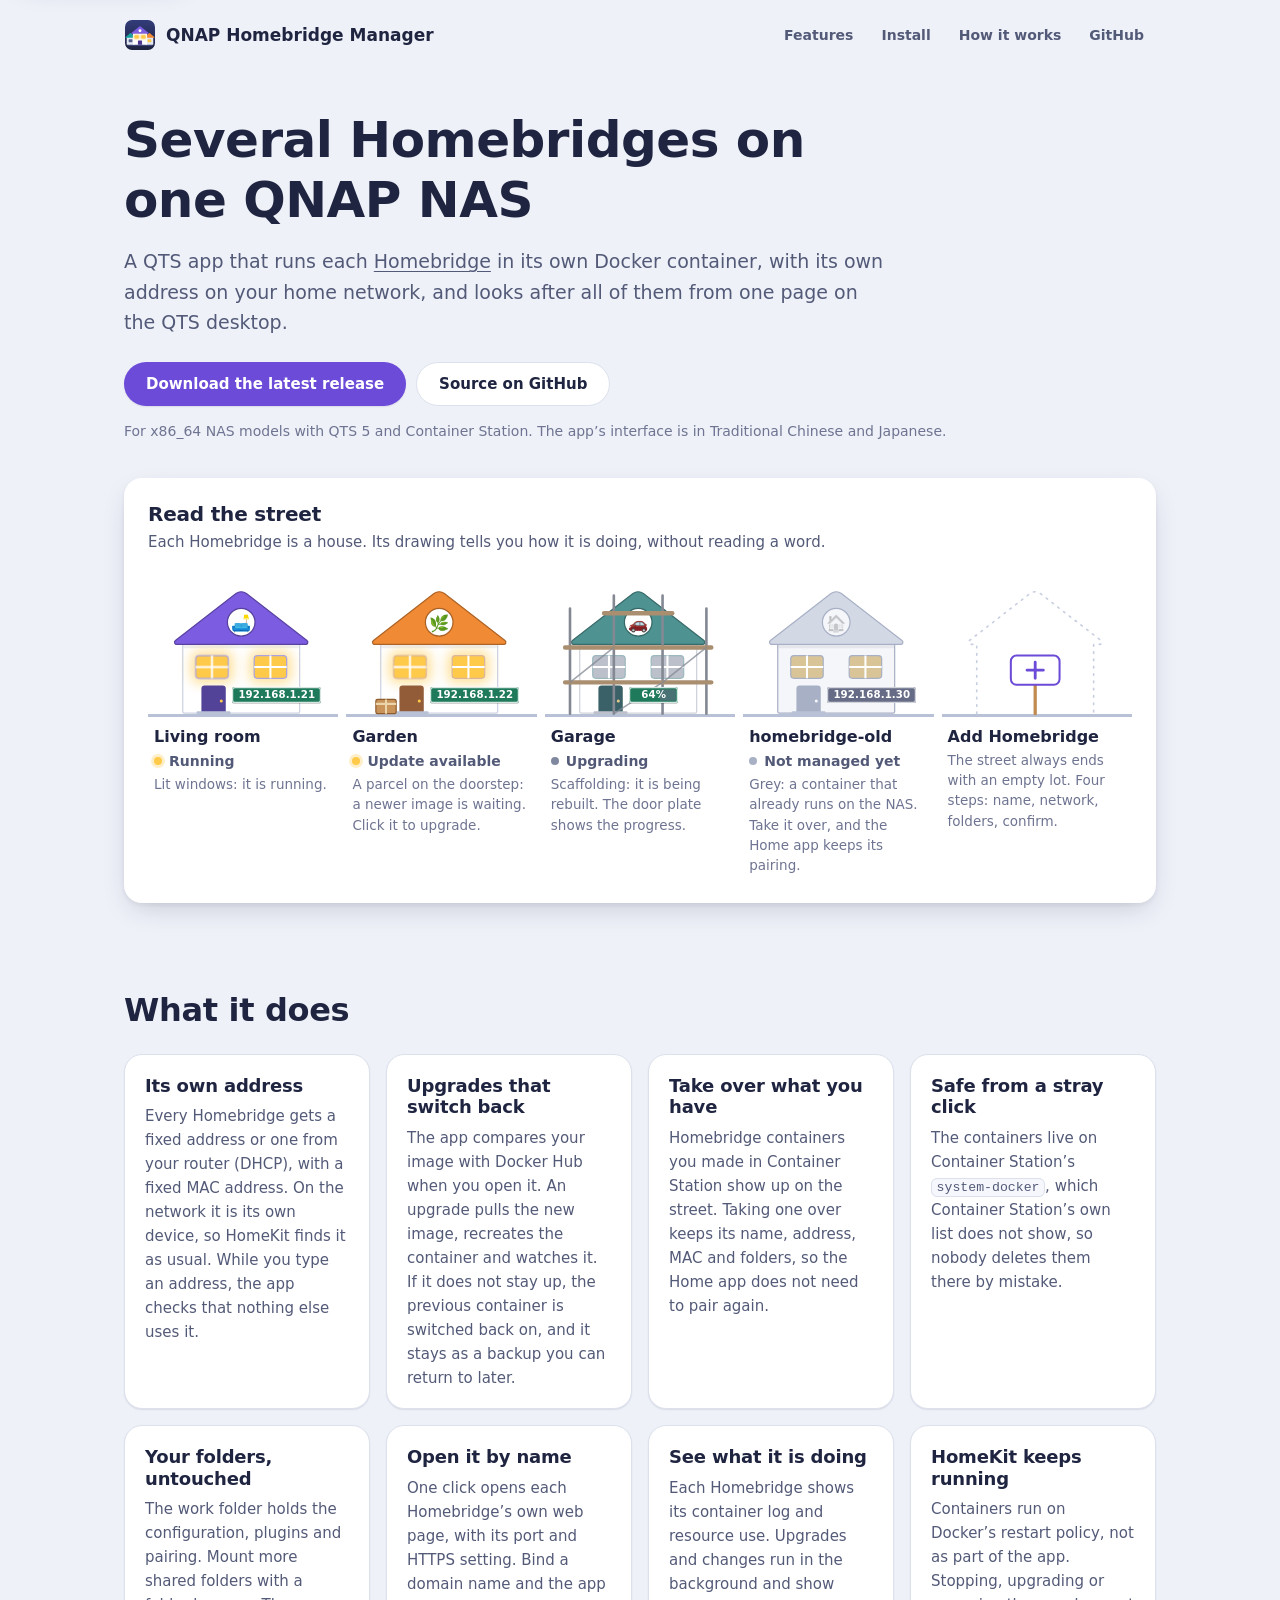
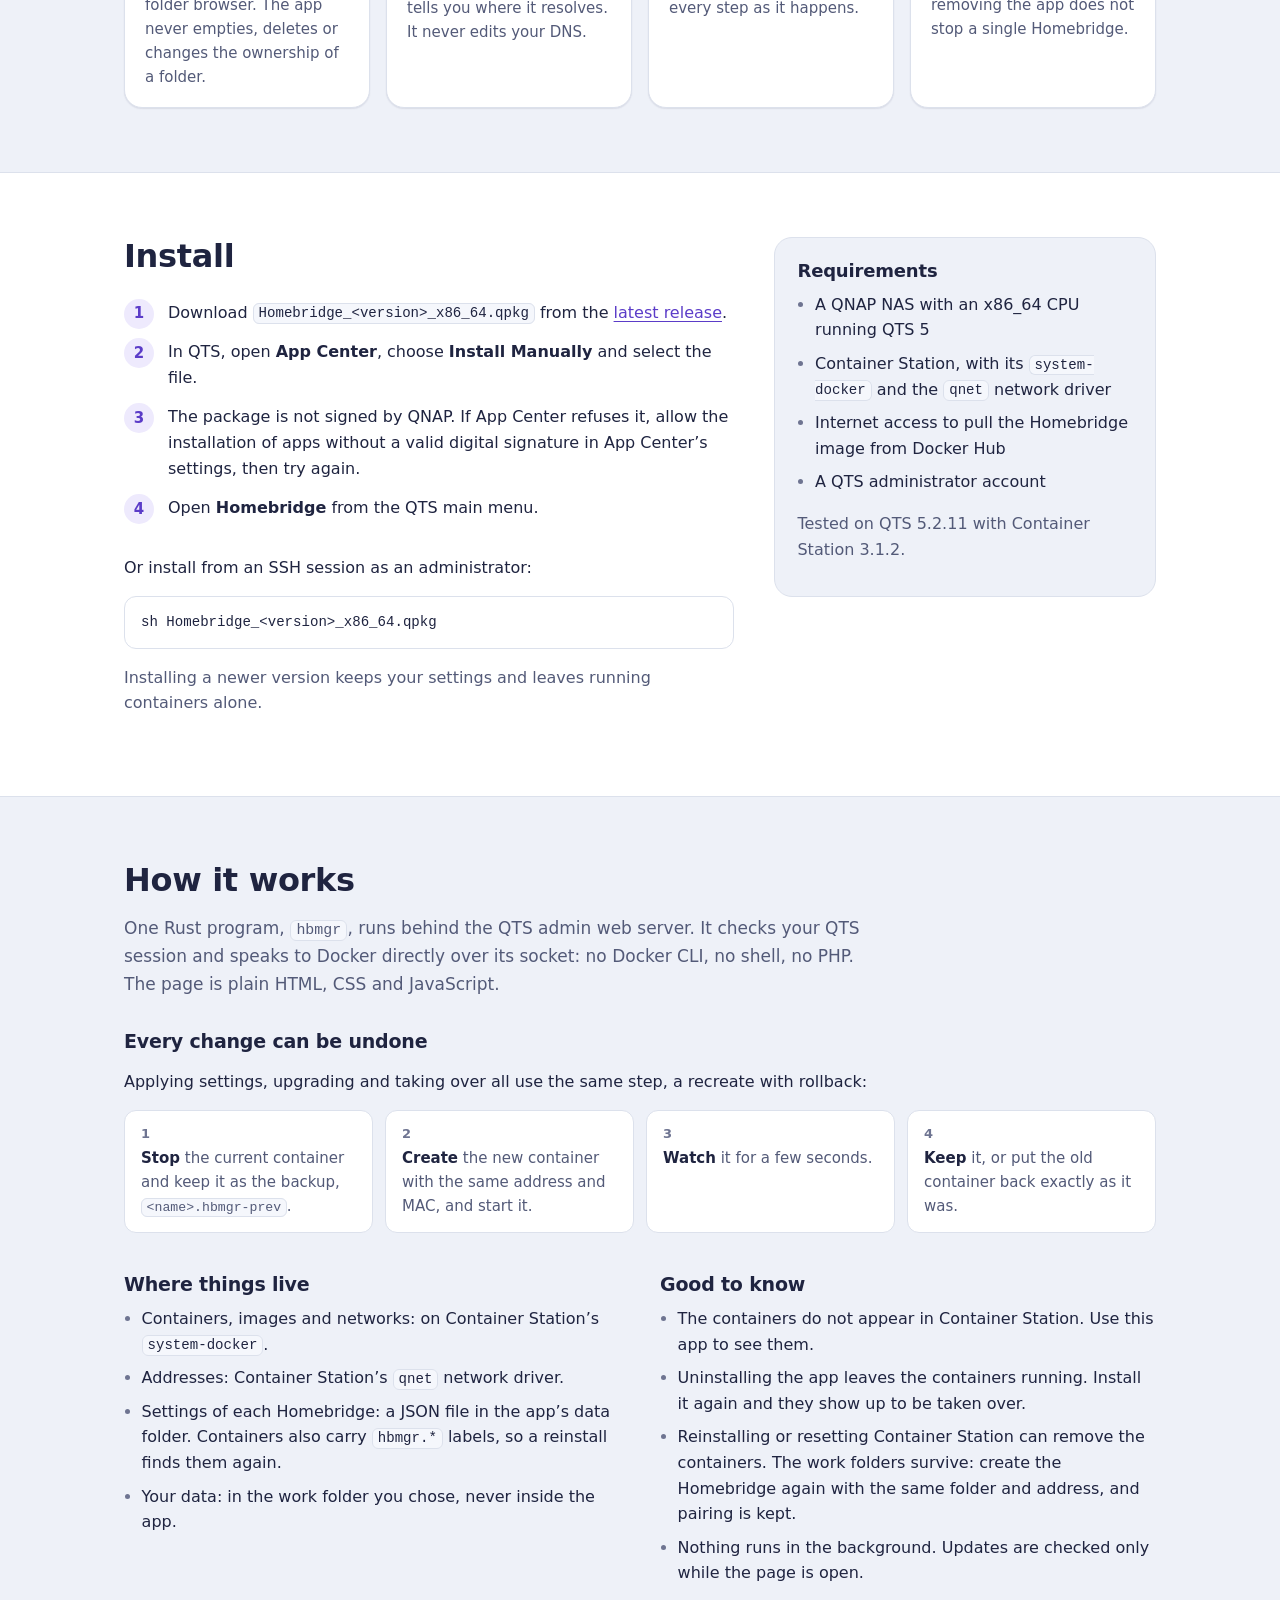
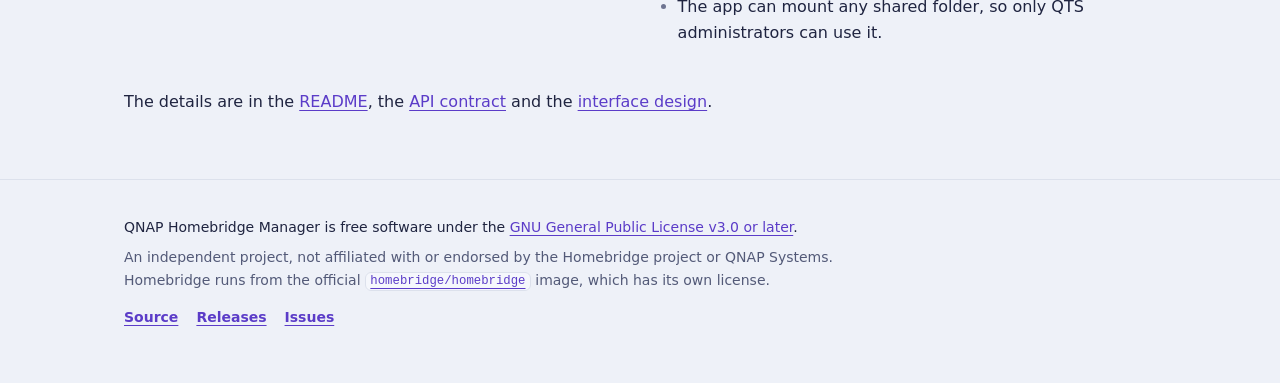
==== site/index.html @ 3cdd1669 "Add QNAP Homebridge Manager 1.1.0" ====
<!DOCTYPE html>
<html lang="en">
<head>
	<meta charset="UTF-8">
	<meta name="viewport" content="width=device-width, initial-scale=1, viewport-fit=cover">
	<meta name="color-scheme" content="light dark">
	<title>QNAP Homebridge Manager</title>
	<meta name="description" content="A QNAP app that runs several Homebridge instances on one NAS, each in its own container with its own LAN address, with upgrades that switch back on failure.">
	<meta property="og:type" content="website">
	<meta property="og:title" content="QNAP Homebridge Manager">
	<meta property="og:description" content="Several Homebridges on one QNAP NAS, each with its own address on your network, managed from one page on the QTS desktop.">
	<meta property="og:url" content="https://tasict.github.io/qnap-homebridge-manager/">
	<meta property="og:image" content="https://tasict.github.io/qnap-homebridge-manager/img/icon-256.png">
	<meta name="twitter:card" content="summary">
	<link rel="icon" type="image/svg+xml" href="img/mark.svg">
	<link rel="icon" type="image/png" sizes="64x64" href="img/mark-64.png">
	<link rel="apple-touch-icon" href="img/mark-180.png">
	<link rel="stylesheet" href="style.css">
</head>
<body>
	<a class="skip" href="#main">Skip to the content</a>

	<svg class="svg-defs" width="0" height="0" aria-hidden="true" focusable="false">
		<defs>
			<filter id="hb-glow" x="-60%" y="-60%" width="220%" height="220%">
				<feGaussianBlur stdDeviation="7"/>
			</filter>
		</defs>
	</svg>

	<header class="top">
		<div class="wrap top-inner">
			<a class="brand" href="./">
				<img class="brand-mark" src="img/mark.svg" alt="" width="32" height="32">
				<span class="brand-name">QNAP Homebridge Manager</span>
			</a>
			<nav class="nav" aria-label="Sections">
				<a href="#features">Features</a>
				<a href="#install">Install</a>
				<a href="#how">How it works</a>
				<a class="nav-gh" href="https://github.com/tasict/qnap-homebridge-manager">GitHub</a>
			</nav>
		</div>
	</header>

	<main id="main">
		<section class="hero">
			<div class="wrap">
				<h1>Several Homebridges on one QNAP NAS</h1>
				<p class="lead">A QTS app that runs each <a href="https://homebridge.io">Homebridge</a> in its own Docker container, with its own address on your home network, and looks after all of them from one page on the QTS desktop.</p>
				<div class="cta">
					<a class="btn btn-primary" href="https://github.com/tasict/qnap-homebridge-manager/releases/latest">Download the latest release</a>
					<a class="btn btn-quiet" href="https://github.com/tasict/qnap-homebridge-manager">Source on GitHub</a>
				</div>
				<p class="fine">For x86_64 NAS models with QTS 5 and Container Station. The app’s interface is in Traditional Chinese and Japanese.</p>
			</div>

			<div class="wrap">
				<figure class="street-panel">
					<figcaption class="street-head">
						<h2 class="street-title">Read the street</h2>
						<p>Each Homebridge is a house. Its drawing tells you how it is doing, without reading a word.</p>
					</figcaption>
					<ul class="street">
						<li class="lot">
							<div class="yard">
								<div class="house" data-color="violet" data-lights="on" style="--delay: 300ms">
									<svg class="house-svg" viewBox="0 0 200 170" aria-hidden="true" focusable="false">
										<rect class="h-wall" x="28" y="76" width="144" height="93" rx="2"/>
										<rect class="h-eave" x="29" y="83" width="142" height="6"/>
										<g><rect class="h-glow" x="38" y="92" width="52" height="40" rx="10"/><rect class="h-win" x="44" y="98" width="40" height="28" rx="4"/><path class="h-mullion" d="M64 98v28M44 112h40"/></g>
										<g><rect class="h-glow" x="110" y="92" width="52" height="40" rx="10"/><rect class="h-win" x="116" y="98" width="40" height="28" rx="4"/><path class="h-mullion" d="M136 98v28M116 112h40"/></g>
										<path class="h-door" d="M51 169.5V139a4 4 0 0 1 4-4h22a4 4 0 0 1 4 4v30.5z"/>
										<circle class="h-knob" cx="75.5" cy="154" r="1.9"/>
										<rect class="h-step" x="45" y="166.5" width="42" height="3.5" rx="1.5"/>
										<path class="h-roof" d="M19 79.5L93.6 21.6a10.4 10.4 0 0 1 12.8 0L181 79.5a2.6 2.6 0 0 1-1.6 4.7H20.6a2.6 2.6 0 0 1-1.6-4.7z"/>
										<circle class="h-sign" cx="100" cy="57" r="17"/>
										<text class="h-emoji" x="100" y="58.5" text-anchor="middle" dominant-baseline="central" font-size="20">🛋️</text>
									</svg>
									<span class="plate">192.168.1.21</span>
								</div>
							</div>
							<div class="lot-info">
								<span class="lot-name">Living room</span>
								<span class="lot-state"><span class="dot dot-on"></span>Running</span>
								<span class="lot-note">Lit windows: it is running.</span>
							</div>
						</li>

						<li class="lot">
							<div class="yard">
								<div class="house" data-color="orange" data-lights="on" style="--delay: 470ms">
									<svg class="house-svg" viewBox="0 0 200 170" aria-hidden="true" focusable="false">
										<rect class="h-wall" x="28" y="76" width="144" height="93" rx="2"/>
										<rect class="h-eave" x="29" y="83" width="142" height="6"/>
										<g><rect class="h-glow" x="38" y="92" width="52" height="40" rx="10"/><rect class="h-win" x="44" y="98" width="40" height="28" rx="4"/><path class="h-mullion" d="M64 98v28M44 112h40"/></g>
										<g><rect class="h-glow" x="110" y="92" width="52" height="40" rx="10"/><rect class="h-win" x="116" y="98" width="40" height="28" rx="4"/><path class="h-mullion" d="M136 98v28M116 112h40"/></g>
										<path class="h-door" d="M51 169.5V139a4 4 0 0 1 4-4h22a4 4 0 0 1 4 4v30.5z"/>
										<circle class="h-knob" cx="75.5" cy="154" r="1.9"/>
										<rect class="h-step" x="45" y="166.5" width="42" height="3.5" rx="1.5"/>
										<path class="h-roof" d="M19 79.5L93.6 21.6a10.4 10.4 0 0 1 12.8 0L181 79.5a2.6 2.6 0 0 1-1.6 4.7H20.6a2.6 2.6 0 0 1-1.6-4.7z"/>
										<circle class="h-sign" cx="100" cy="57" r="17"/>
										<text class="h-emoji" x="100" y="58.5" text-anchor="middle" dominant-baseline="central" font-size="20">🌿</text>
										<g class="h-parcel"><rect class="h-box" x="22" y="152" width="25" height="17.5" rx="2"/><path class="h-tape" d="M34.5 152v17.5M22 157.5h25"/></g>
									</svg>
									<span class="plate">192.168.1.22</span>
								</div>
							</div>
							<div class="lot-info">
								<span class="lot-name">Garden</span>
								<span class="lot-state"><span class="dot dot-on"></span>Update available</span>
								<span class="lot-note">A parcel on the doorstep: a newer image is waiting. Click it to upgrade.</span>
							</div>
						</li>

						<li class="lot">
							<div class="yard">
								<div class="house" data-color="teal" data-lights="off">
									<svg class="house-svg" viewBox="0 0 200 170" aria-hidden="true" focusable="false">
										<rect class="h-wall" x="28" y="76" width="144" height="93" rx="2"/>
										<rect class="h-eave" x="29" y="83" width="142" height="6"/>
										<g><rect class="h-glow" x="38" y="92" width="52" height="40" rx="10"/><rect class="h-win" x="44" y="98" width="40" height="28" rx="4"/><path class="h-mullion" d="M64 98v28M44 112h40"/></g>
										<g><rect class="h-glow" x="110" y="92" width="52" height="40" rx="10"/><rect class="h-win" x="116" y="98" width="40" height="28" rx="4"/><path class="h-mullion" d="M136 98v28M116 112h40"/></g>
										<path class="h-door" d="M51 169.5V139a4 4 0 0 1 4-4h22a4 4 0 0 1 4 4v30.5z"/>
										<circle class="h-knob" cx="75.5" cy="154" r="1.9"/>
										<rect class="h-step" x="45" y="166.5" width="42" height="3.5" rx="1.5"/>
										<path class="h-roof" d="M19 79.5L93.6 21.6a10.4 10.4 0 0 1 12.8 0L181 79.5a2.6 2.6 0 0 1-1.6 4.7H20.6a2.6 2.6 0 0 1-1.6-4.7z"/>
										<circle class="h-sign" cx="100" cy="57" r="17"/>
										<text class="h-emoji" x="100" y="58.5" text-anchor="middle" dominant-baseline="central" font-size="20">🚗</text>
										<g class="h-scaffold"><path class="h-pole" d="M16 169.5V40M70 169.5V24M130 169.5V24M184 169.5V40"/><path class="h-plank" d="M10 88h180M10 131h180M58 46h84"/><path class="h-brace" d="M16 131L70 88M130 131L184 88M70 169.5L130 131"/></g>
									</svg>
									<span class="plate is-progress" style="--p: 64%">64%</span>
								</div>
							</div>
							<div class="lot-info">
								<span class="lot-name">Garage</span>
								<span class="lot-state"><span class="dot dot-busy"></span>Upgrading</span>
								<span class="lot-note">Scaffolding: it is being rebuilt. The door plate shows the progress.</span>
							</div>
						</li>

						<li class="lot">
							<div class="yard">
								<div class="house" data-kind="unmanaged" data-lights="on">
									<svg class="house-svg" viewBox="0 0 200 170" aria-hidden="true" focusable="false">
										<rect class="h-wall" x="28" y="76" width="144" height="93" rx="2"/>
										<rect class="h-eave" x="29" y="83" width="142" height="6"/>
										<g><rect class="h-glow" x="38" y="92" width="52" height="40" rx="10"/><rect class="h-win" x="44" y="98" width="40" height="28" rx="4"/><path class="h-mullion" d="M64 98v28M44 112h40"/></g>
										<g><rect class="h-glow" x="110" y="92" width="52" height="40" rx="10"/><rect class="h-win" x="116" y="98" width="40" height="28" rx="4"/><path class="h-mullion" d="M136 98v28M116 112h40"/></g>
										<path class="h-door" d="M51 169.5V139a4 4 0 0 1 4-4h22a4 4 0 0 1 4 4v30.5z"/>
										<circle class="h-knob" cx="75.5" cy="154" r="1.9"/>
										<rect class="h-step" x="45" y="166.5" width="42" height="3.5" rx="1.5"/>
										<path class="h-roof" d="M19 79.5L93.6 21.6a10.4 10.4 0 0 1 12.8 0L181 79.5a2.6 2.6 0 0 1-1.6 4.7H20.6a2.6 2.6 0 0 1-1.6-4.7z"/>
										<circle class="h-sign" cx="100" cy="57" r="17"/>
										<text class="h-emoji" x="100" y="58.5" text-anchor="middle" dominant-baseline="central" font-size="20">🏠</text>
									</svg>
									<span class="plate">192.168.1.30</span>
								</div>
							</div>
							<div class="lot-info">
								<span class="lot-name mono">homebridge-old</span>
								<span class="lot-state"><span class="dot dot-off"></span>Not managed yet</span>
								<span class="lot-note">Grey: a container that already runs on the NAS. Take it over, and the Home app keeps its pairing.</span>
							</div>
						</li>

						<li class="lot">
							<div class="yard">
								<svg class="plot-svg" viewBox="0 0 200 170" aria-hidden="true" focusable="false">
									<path class="plot-outline" d="M28 169.5V84.2H20.6a2.6 2.6 0 0 1-1.6-4.7L93.6 21.6a10.4 10.4 0 0 1 12.8 0L181 79.5a2.6 2.6 0 0 1-1.6 4.7H172v85.3"/>
									<path class="plot-post" d="M100 169.5v-38"/>
									<rect class="plot-sign" x="70" y="98" width="60" height="36" rx="7"/>
									<path class="plot-plus" d="M100 106v20M90 116h20"/>
								</svg>
							</div>
							<div class="lot-info">
								<span class="lot-name">Add Homebridge</span>
								<span class="lot-note">The street always ends with an empty lot. Four steps: name, network, folders, confirm.</span>
							</div>
						</li>
					</ul>
				</figure>
			</div>
		</section>

		<section class="section" id="features" aria-labelledby="features-title">
			<div class="wrap">
				<h2 class="section-title" id="features-title">What it does</h2>
				<div class="grid">
					<article class="card">
						<h3>Its own address</h3>
						<p>Every Homebridge gets a fixed address or one from your router (DHCP), with a fixed MAC address. On the network it is its own device, so HomeKit finds it as usual. While you type an address, the app checks that nothing else uses it.</p>
					</article>
					<article class="card">
						<h3>Upgrades that switch back</h3>
						<p>The app compares your image with Docker Hub when you open it. An upgrade pulls the new image, recreates the container and watches it. If it does not stay up, the previous container is switched back on, and it stays as a backup you can return to later.</p>
					</article>
					<article class="card">
						<h3>Take over what you have</h3>
						<p>Homebridge containers you made in Container Station show up on the street. Taking one over keeps its name, address, MAC and folders, so the Home app does not need to pair again.</p>
					</article>
					<article class="card">
						<h3>Safe from a stray click</h3>
						<p>The containers live on Container Station’s <code>system-docker</code>, which Container Station’s own list does not show, so nobody deletes them there by mistake.</p>
					</article>
					<article class="card">
						<h3>Your folders, untouched</h3>
						<p>The work folder holds the configuration, plugins and pairing. Mount more shared folders with a folder browser. The app never empties, deletes or changes the ownership of a folder.</p>
					</article>
					<article class="card">
						<h3>Open it by name</h3>
						<p>One click opens each Homebridge’s own web page, with its port and HTTPS setting. Bind a domain name and the app tells you where it resolves. It never edits your DNS.</p>
					</article>
					<article class="card">
						<h3>See what it is doing</h3>
						<p>Each Homebridge shows its container log and resource use. Upgrades and changes run in the background and show every step as it happens.</p>
					</article>
					<article class="card">
						<h3>HomeKit keeps running</h3>
						<p>Containers run on Docker’s restart policy, not as part of the app. Stopping, upgrading or removing the app does not stop a single Homebridge.</p>
					</article>
				</div>
			</div>
		</section>

		<section class="section section-alt" id="install" aria-labelledby="install-title">
			<div class="wrap two-col">
				<div>
					<h2 class="section-title" id="install-title">Install</h2>
					<ol class="steps">
						<li>Download <code>Homebridge_&lt;version&gt;_x86_64.qpkg</code> from the <a href="https://github.com/tasict/qnap-homebridge-manager/releases/latest">latest release</a>.</li>
						<li>In QTS, open <strong>App Center</strong>, choose <strong>Install Manually</strong> and select the file.</li>
						<li>The package is not signed by QNAP. If App Center refuses it, allow the installation of apps without a valid digital signature in App Center’s settings, then try again.</li>
						<li>Open <strong>Homebridge</strong> from the QTS main menu.</li>
					</ol>
					<p>Or install from an SSH session as an administrator:</p>
					<pre><code>sh Homebridge_&lt;version&gt;_x86_64.qpkg</code></pre>
					<p class="muted">Installing a newer version keeps your settings and leaves running containers alone.</p>
				</div>
				<aside class="box" aria-labelledby="req-title">
					<h3 id="req-title">Requirements</h3>
					<ul class="plain">
						<li>A QNAP NAS with an x86_64 CPU running QTS 5</li>
						<li>Container Station, with its <code>system-docker</code> and the <code>qnet</code> network driver</li>
						<li>Internet access to pull the Homebridge image from Docker Hub</li>
						<li>A QTS administrator account</li>
					</ul>
					<p class="muted">Tested on QTS 5.2.11 with Container Station 3.1.2.</p>
				</aside>
			</div>
		</section>

		<section class="section" id="how" aria-labelledby="how-title">
			<div class="wrap">
				<h2 class="section-title" id="how-title">How it works</h2>
				<p class="section-lead">One Rust program, <code>hbmgr</code>, runs behind the QTS admin web server. It checks your QTS session and speaks to Docker directly over its socket: no Docker CLI, no shell, no PHP. The page is plain HTML, CSS and JavaScript.</p>

				<h3 class="sub">Every change can be undone</h3>
				<p>Applying settings, upgrading and taking over all use the same step, a recreate with rollback:</p>
				<ol class="flow">
					<li><strong>Stop</strong> the current container and keep it as the backup, <code>&lt;name&gt;.hbmgr-prev</code>.</li>
					<li><strong>Create</strong> the new container with the same address and MAC, and start it.</li>
					<li><strong>Watch</strong> it for a few seconds.</li>
					<li><strong>Keep</strong> it, or put the old container back exactly as it was.</li>
				</ol>

				<div class="two-col how-cols">
					<div>
						<h3 class="sub">Where things live</h3>
						<ul class="plain">
							<li>Containers, images and networks: on Container Station’s <code>system-docker</code>.</li>
							<li>Addresses: Container Station’s <code>qnet</code> network driver.</li>
							<li>Settings of each Homebridge: a JSON file in the app’s data folder. Containers also carry <code>hbmgr.*</code> labels, so a reinstall finds them again.</li>
							<li>Your data: in the work folder you chose, never inside the app.</li>
						</ul>
					</div>
					<div>
						<h3 class="sub">Good to know</h3>
						<ul class="plain">
							<li>The containers do not appear in Container Station. Use this app to see them.</li>
							<li>Uninstalling the app leaves the containers running. Install it again and they show up to be taken over.</li>
							<li>Reinstalling or resetting Container Station can remove the containers. The work folders survive: create the Homebridge again with the same folder and address, and pairing is kept.</li>
							<li>Nothing runs in the background. Updates are checked only while the page is open.</li>
							<li>The app can mount any shared folder, so only QTS administrators can use it.</li>
						</ul>
					</div>
				</div>

				<p class="more">The details are in the <a href="https://github.com/tasict/qnap-homebridge-manager#readme">README</a>, the <a href="https://github.com/tasict/qnap-homebridge-manager/blob/master/docs/API.md">API contract</a> and the <a href="https://github.com/tasict/qnap-homebridge-manager/blob/master/docs/UX.md">interface design</a>.</p>
			</div>
		</section>
	</main>

	<footer class="foot">
		<div class="wrap foot-inner">
			<p>QNAP Homebridge Manager is free software under the <a href="https://github.com/tasict/qnap-homebridge-manager/blob/master/LICENSE">GNU General Public License v3.0 or later</a>.</p>
			<p class="muted">An independent project, not affiliated with or endorsed by the Homebridge project or QNAP Systems. Homebridge runs from the official <a href="https://hub.docker.com/r/homebridge/homebridge"><code>homebridge/homebridge</code></a> image, which has its own license.</p>
			<p class="foot-links"><a href="https://github.com/tasict/qnap-homebridge-manager">Source</a><a href="https://github.com/tasict/qnap-homebridge-manager/releases">Releases</a><a href="https://github.com/tasict/qnap-homebridge-manager/issues">Issues</a></p>
		</div>
	</footer>
</body>
</html>
---- site/style.css ----
/* QNAP Homebridge Manager - project page.
 * Same tokens and the same house as the app (shared/web/css/app.css,
 * docs/UX.md): the house drawing is the one bold element, the rest stays quiet. */

:root {
	color-scheme: light;

	--mist: #EEF1F8;
	--surface: #FFFFFF;
	--surface-2: #F5F7FC;
	--ink: #1F2440;
	--ink-2: #535A78;
	--ink-3: #6E7491;
	--line: #DCE1EC;
	--line-strong: #C7CEDF;
	--violet: #6B4BD8;
	--violet-ink: #5B3CC8;
	--violet-soft: #EEEAFD;
	--plate: #1E7A5A;
	--plate-off: #666C86;
	--glow: #FFC94A;
	--brick: #D8503F;
	--amber-mark: #E09A1A;

	--ground: #B9C1D6;
	--wall: #FFFFFF;
	--wall-edge: #CBD2E2;
	--eave: rgba(31, 36, 64, 0.07);
	--frame: #FFFFFF;
	--win-off: #B8C0D4;
	--sign: #FFFFFF;
	--glow-strength: 0.55;
	--steel: #7F889F;
	--wood: #C08B4E;
	--parcel: #C9935A;
	--parcel-edge: #8D5C2C;
	--parcel-tape: #EBD3AA;
	--ghost-roof: #D3D8E5;
	--ghost-wall: #F4F6FA;
	--ghost-edge: #A8B0C5;

	--roof-violet: #7C5CE0;
	--roof-orange: #F08A34;
	--roof-teal: #17A2A0;

	--shadow-1: 0 1px 2px rgba(31, 36, 64, 0.06), 0 1px 1px rgba(31, 36, 64, 0.04);
	--shadow-2: 0 2px 4px rgba(31, 36, 64, 0.06), 0 10px 28px -8px rgba(31, 36, 64, 0.22);

	--font-ui: system-ui, -apple-system, "Segoe UI", Roboto, "Helvetica Neue", Arial, sans-serif;
	--font-round: ui-rounded, "SF Pro Rounded", system-ui, -apple-system, "Segoe UI", Roboto, sans-serif;
	--font-mono: ui-monospace, "SF Mono", SFMono-Regular, Menlo, Consolas, "Cascadia Mono", "Noto Sans Mono", monospace;
	--font-emoji: "Apple Color Emoji", "Segoe UI Emoji", "Noto Color Emoji", sans-serif;

	--r-md: 12px;
	--r-lg: 18px;
	--ease: cubic-bezier(0.2, 0.7, 0.2, 1);
}

/* the same street at dusk */

@media (prefers-color-scheme: dark) {
	:root:not([data-theme="light"]) {
		color-scheme: dark;
		--mist: #141930;
		--surface: #1D2340;
		--surface-2: #232A4A;
		--ink: #ECEEF9;
		--ink-2: #A9AFCC;
		--ink-3: #8C92B3;
		--line: #2F375C;
		--line-strong: #3E4770;
		--violet: #7357E6;
		--violet-ink: #B4A3FF;
		--violet-soft: #2D2A5C;
		--plate: #1F7D5C;
		--plate-off: #5A6182;
		--brick: #E5604F;
		--amber-mark: #F0A92A;
		--ground: #39426B;
		--wall: #2A3155;
		--wall-edge: #3A4370;
		--eave: rgba(0, 0, 0, 0.22);
		--frame: #2A3155;
		--win-off: #161B33;
		--sign: #F2F3FA;
		--glow-strength: 0.95;
		--steel: #8F98B5;
		--wood: #B58248;
		--parcel: #B9844C;
		--parcel-edge: #6E4520;
		--parcel-tape: #D9BE92;
		--ghost-roof: #2E365A;
		--ghost-wall: #1E2442;
		--ghost-edge: #4A547F;
		--roof-violet: #6B50CF;
		--roof-orange: #D9772A;
		--roof-teal: #13898A;
		--shadow-1: 0 1px 2px rgba(0, 0, 0, 0.25);
		--shadow-2: 0 2px 6px rgba(0, 0, 0, 0.25), 0 12px 30px -8px rgba(0, 0, 0, 0.5);
	}
}

/* ---------- base ---------- */

*, *::before, *::after {
	box-sizing: border-box;
}

html {
	-webkit-text-size-adjust: 100%;
	scroll-behavior: smooth;
}

body {
	margin: 0;
	background: var(--mist);
	color: var(--ink);
	font: 400 16px/1.6 var(--font-ui);
	-webkit-font-smoothing: antialiased;
}

a {
	color: var(--violet-ink);
	text-underline-offset: 0.18em;
}

a:hover {
	text-decoration-thickness: 2px;
}

:focus-visible {
	outline: 2.5px solid var(--violet);
	outline-offset: 2px;
	border-radius: 4px;
}

code, pre {
	font-family: var(--font-mono);
	font-size: 0.88em;
}

code {
	padding: 0.1em 0.35em;
	border-radius: 6px;
	background: var(--surface-2);
	border: 1px solid var(--line);
	overflow-wrap: anywhere;
}

pre {
	margin: 0 0 16px;
	padding: 14px 16px;
	border-radius: var(--r-md);
	background: var(--surface);
	border: 1px solid var(--line);
	overflow-x: auto;
}

pre code {
	padding: 0;
	border: 0;
	background: none;
	font-size: inherit;
}

h1, h2, h3 {
	font-family: var(--font-round);
	line-height: 1.2;
	letter-spacing: -0.01em;
}

.wrap {
	width: 100%;
	max-width: 1080px;
	margin: 0 auto;
	padding: 0 24px;
}

.skip {
	position: absolute;
	left: 12px;
	top: -60px;
	padding: 8px 14px;
	border-radius: 999px;
	background: var(--surface);
	box-shadow: var(--shadow-2);
	z-index: 10;
}

.skip:focus {
	top: 12px;
}

.svg-defs {
	position: absolute;
	width: 0;
	height: 0;
	overflow: hidden;
}

.muted {
	color: var(--ink-2);
}

.mono {
	font-family: var(--font-mono);
	font-size: 0.92em;
}

/* ---------- header ---------- */

.top {
	padding: 18px 0;
}

.top-inner {
	display: flex;
	align-items: center;
	justify-content: space-between;
	gap: 16px;
}

.brand {
	display: inline-flex;
	align-items: center;
	gap: 10px;
	color: var(--ink);
	text-decoration: none;
	min-width: 0;
}

.brand-mark {
	flex: none;
	border-radius: 9px;
}

.brand-name {
	font: 700 17px/1.2 var(--font-round);
	white-space: nowrap;
	overflow: hidden;
	text-overflow: ellipsis;
}

.nav {
	display: flex;
	gap: 4px;
	flex: none;
}

.nav a {
	padding: 6px 12px;
	border-radius: 999px;
	color: var(--ink-2);
	font-weight: 600;
	font-size: 14px;
	text-decoration: none;
}

.nav a:hover {
	background: var(--surface);
	color: var(--ink);
}

/* ---------- hero ---------- */

.hero {
	padding: 40px 0 24px;
}

.hero h1 {
	max-width: 15em;
	margin: 0 0 16px;
	font-size: clamp(32px, 5.2vw, 50px);
	font-weight: 700;
}

.lead {
	max-width: 40em;
	margin: 0 0 24px;
	font-size: clamp(17px, 2vw, 19px);
	color: var(--ink-2);
}

.lead a {
	color: inherit;
}

.cta {
	display: flex;
	flex-wrap: wrap;
	gap: 10px;
	margin-bottom: 14px;
}

.btn {
	display: inline-flex;
	align-items: center;
	min-height: 44px;
	padding: 0 22px;
	border-radius: 999px;
	font-weight: 600;
	font-size: 15px;
	text-decoration: none;
	transition: transform 0.12s var(--ease), background-color 0.2s;
}

.btn:active {
	transform: scale(0.97);
}

.btn-primary {
	background: var(--violet);
	color: #FFFFFF;
	box-shadow: var(--shadow-1);
}

.btn-primary:hover {
	background: color-mix(in srgb, var(--violet) 88%, #000);
}

.btn-quiet {
	background: var(--surface);
	color: var(--ink);
	border: 1px solid var(--line);
}

.btn-quiet:hover {
	border-color: var(--line-strong);
}

.fine {
	margin: 0 0 36px;
	font-size: 14px;
	color: var(--ink-3);
}

/* ---------- the street ---------- */

.street-panel {
	margin: 0;
	padding: 24px 24px 28px;
	border-radius: var(--r-lg);
	background: var(--surface);
	box-shadow: var(--shadow-2);
}

.street-head {
	margin-bottom: 18px;
}

.street-title {
	margin: 0 0 4px;
	font-size: 20px;
}

.street-head p {
	margin: 0;
	color: var(--ink-2);
	font-size: 15px;
}

.street {
	display: grid;
	grid-template-columns: repeat(auto-fill, minmax(180px, 1fr));
	gap: 30px 8px;
	margin: 0;
	padding: 0;
	list-style: none;
}

.lot {
	min-width: 0;
	display: flex;
	flex-direction: column;
}

.yard {
	padding: 4px 16px 0 12px;
	border-bottom: 3px solid var(--ground);
}

.yard .house, .plot-svg {
	max-width: 196px;
}

.lot-info {
	display: flex;
	flex-direction: column;
	gap: 2px;
	padding: 10px 6px 0;
}

.lot-name {
	font: 700 16px/1.3 var(--font-round);
}

.lot-state {
	display: inline-flex;
	align-items: center;
	gap: 7px;
	font-size: 14px;
	font-weight: 600;
	color: var(--ink-2);
}

.lot-note {
	font-size: 13.5px;
	line-height: 1.5;
	color: var(--ink-3);
}

.dot {
	width: 8px;
	height: 8px;
	border-radius: 50%;
	flex: none;
}

.dot-on {
	background: var(--glow);
	box-shadow: 0 0 0 3px color-mix(in srgb, var(--glow) 30%, transparent);
}

.dot-busy {
	background: var(--steel);
}

.dot-off {
	background: var(--ghost-edge);
}

/* ---------- the house (as in the app) ---------- */

.house {
	position: relative;
	width: 100%;
	aspect-ratio: 200 / 170;
	container-type: inline-size;
	--roof: var(--roof-violet);
}

.house[data-color="violet"] { --roof: var(--roof-violet); }
.house[data-color="orange"] { --roof: var(--roof-orange); }
.house[data-color="teal"] { --roof: var(--roof-teal); }

.house-svg {
	position: absolute;
	inset: 0;
	width: 100%;
	height: 100%;
	overflow: visible;
}

.h-wall {
	fill: var(--wall);
	stroke: var(--wall-edge);
	stroke-width: 1.5;
}

.h-eave {
	fill: var(--eave);
}

.h-roof {
	fill: var(--roof);
	stroke: color-mix(in srgb, var(--roof) 72%, #000);
	stroke-width: 1.5;
	stroke-linejoin: round;
}

.h-sign {
	fill: var(--sign);
	stroke: color-mix(in srgb, var(--roof) 70%, #000);
	stroke-width: 1.5;
}

.h-emoji {
	font-family: var(--font-emoji);
}

.h-win {
	fill: var(--win-off);
	stroke: color-mix(in srgb, var(--roof) 40%, var(--wall-edge));
	stroke-width: 1.5;
}

.h-mullion {
	fill: none;
	stroke: var(--frame);
	stroke-width: 2.5;
}

.h-glow {
	fill: var(--glow);
	filter: url(#hb-glow);
	opacity: 0;
	pointer-events: none;
}

.h-door {
	fill: color-mix(in srgb, var(--roof) 55%, #1F2440);
}

.h-knob {
	fill: var(--glow);
}

.h-step {
	fill: var(--ground);
}

/* first paint: the windows of running houses switch on along the street */

.house[data-lights="on"] .h-win {
	fill: var(--glow);
	animation: win-on 0.45s var(--delay, 0ms) var(--ease) both;
}

.house[data-lights="on"] .h-glow {
	opacity: var(--glow-strength);
	animation: glow-on 0.9s var(--delay, 0ms) var(--ease) both;
}

.house[data-lights="off"] .house-svg {
	filter: saturate(0.5);
}

@keyframes win-on { from { fill: var(--win-off); } to { fill: var(--glow); } }
@keyframes glow-on { from { opacity: 0; } to { opacity: var(--glow-strength); } }

/* parcel on the doorstep: an update */

.h-box {
	fill: var(--parcel);
	stroke: var(--parcel-edge);
	stroke-width: 1.5;
}

.h-tape {
	stroke: var(--parcel-tape);
	stroke-width: 2.5;
	fill: none;
}

/* scaffolding: a job is rebuilding the house */

.h-pole, .h-brace {
	fill: none;
	stroke: var(--steel);
	stroke-linecap: round;
}

.h-pole {
	stroke-width: 3.2;
}

.h-brace {
	stroke-width: 2;
	opacity: 0.75;
}

.h-plank {
	fill: none;
	stroke: var(--wood);
	stroke-width: 5.5;
	stroke-linecap: round;
}

/* the door plate: the address */

.plate {
	position: absolute;
	left: 44.5%;
	top: 80.6%;
	height: 11.4%;
	display: inline-flex;
	align-items: center;
	padding: 0 0.6em;
	border-radius: 0.28em;
	background: var(--plate);
	color: #FFFFFF;
	box-shadow: inset 0 0 0 0.12em rgba(255, 255, 255, 0.82), inset 0 0 0 0.22em var(--plate), 0 1px 0 rgba(0, 0, 0, 0.18);
	font: 700 6.3cqw/1 var(--font-round);
	font-variant-numeric: tabular-nums;
	letter-spacing: 0.01em;
	white-space: nowrap;
}

.plate.is-progress {
	background: linear-gradient(90deg, var(--plate) var(--p, 0%), color-mix(in srgb, var(--plate) 40%, var(--plate-off)) var(--p, 0%));
	min-width: 30%;
	justify-content: center;
}

/* not managed yet: grey */

.house[data-kind="unmanaged"] .h-roof {
	fill: var(--ghost-roof);
	stroke: var(--ghost-edge);
}

.house[data-kind="unmanaged"] .h-wall,
.house[data-kind="unmanaged"] .h-sign {
	fill: var(--ghost-wall);
	stroke: var(--ghost-edge);
}

.house[data-kind="unmanaged"] .h-emoji {
	opacity: 0.4;
	filter: grayscale(1);
}

.house[data-kind="unmanaged"] .h-door {
	fill: var(--ghost-edge);
}

.house[data-kind="unmanaged"] .h-knob {
	fill: var(--ghost-wall);
}

.house[data-kind="unmanaged"] .h-win {
	stroke: var(--ghost-edge);
	fill: color-mix(in srgb, var(--glow) 45%, var(--win-off));
	animation: none;
}

.house[data-kind="unmanaged"] .h-glow {
	opacity: 0;
	animation: none;
}

.house[data-kind="unmanaged"] .plate {
	background: var(--plate-off);
	box-shadow: inset 0 0 0 0.12em rgba(255, 255, 255, 0.7), inset 0 0 0 0.22em var(--plate-off);
}

/* the empty lot at the end of the street */

.plot-svg {
	display: block;
	width: 100%;
	aspect-ratio: 200 / 170;
	overflow: visible;
}

.plot-outline {
	fill: none;
	stroke: var(--line-strong);
	stroke-width: 2;
	stroke-dasharray: 2 7;
	stroke-linecap: round;
}

.plot-post {
	stroke: var(--wood);
	stroke-width: 4;
	stroke-linecap: round;
}

.plot-sign {
	fill: var(--surface);
	stroke: var(--violet);
	stroke-width: 2.5;
}

.plot-plus {
	stroke: var(--violet);
	stroke-width: 3.5;
	stroke-linecap: round;
}

/* ---------- sections ---------- */

.section {
	padding: 64px 0;
}

.section-alt {
	background: var(--surface);
	border-top: 1px solid var(--line);
	border-bottom: 1px solid var(--line);
}

.section-title {
	margin: 0 0 24px;
	font-size: clamp(26px, 3.4vw, 32px);
}

.section-lead {
	max-width: 44em;
	margin: -8px 0 32px;
	font-size: 17px;
	color: var(--ink-2);
}

.grid {
	display: grid;
	grid-template-columns: repeat(auto-fill, minmax(240px, 1fr));
	gap: 16px;
}

.card {
	padding: 20px 20px 18px;
	border-radius: var(--r-lg);
	background: var(--surface);
	border: 1px solid var(--line);
	box-shadow: var(--shadow-1);
}

.card h3 {
	margin: 0 0 8px;
	font-size: 18px;
}

.card p {
	margin: 0;
	font-size: 15px;
	color: var(--ink-2);
}

.two-col {
	display: grid;
	grid-template-columns: minmax(0, 1.6fr) minmax(0, 1fr);
	gap: 40px;
	align-items: start;
}

.how-cols {
	grid-template-columns: minmax(0, 1fr) minmax(0, 1fr);
	margin-top: 40px;
}

.steps {
	margin: 0 0 20px;
	padding: 0;
	list-style: none;
	counter-reset: step;
}

.steps li {
	position: relative;
	padding: 0 0 14px 44px;
	counter-increment: step;
}

.steps li::before {
	content: counter(step);
	position: absolute;
	left: 0;
	top: -1px;
	width: 30px;
	height: 30px;
	border-radius: 50%;
	display: grid;
	place-items: center;
	background: var(--violet-soft);
	color: var(--violet-ink);
	font: 700 15px/1 var(--font-round);
}

.box {
	padding: 22px 22px 18px;
	border-radius: var(--r-lg);
	background: var(--mist);
	border: 1px solid var(--line);
}

.box h3 {
	margin: 0 0 10px;
	font-size: 18px;
}

.plain {
	margin: 0 0 12px;
	padding-left: 1.1em;
}

.plain li {
	margin-bottom: 8px;
}

.plain li::marker {
	color: var(--ink-3);
}

.sub {
	margin: 0 0 10px;
	font-size: 19px;
}

.flow {
	display: grid;
	grid-template-columns: repeat(4, minmax(0, 1fr));
	gap: 12px;
	margin: 16px 0 0;
	padding: 0;
	list-style: none;
	counter-reset: flow;
}

.flow li {
	position: relative;
	padding: 16px 16px 14px;
	border-radius: var(--r-md);
	background: var(--surface);
	border: 1px solid var(--line);
	font-size: 15px;
	color: var(--ink-2);
	counter-increment: flow;
}

.flow li::before {
	content: counter(flow);
	display: block;
	margin-bottom: 6px;
	font: 700 13px/1 var(--font-round);
	color: var(--ink-3);
}

.flow strong {
	color: var(--ink);
}

.more {
	margin: 32px 0 0;
}

/* ---------- footer ---------- */

.foot {
	padding: 36px 0 48px;
	border-top: 1px solid var(--line);
	font-size: 14px;
}

.foot p {
	margin: 0 0 8px;
	max-width: 52em;
}

.foot-links {
	display: flex;
	flex-wrap: wrap;
	gap: 18px;
	margin-top: 14px !important;
	font-weight: 600;
}

/* ---------- narrow screens ---------- */

@media (max-width: 860px) {
	.two-col, .how-cols {
		grid-template-columns: minmax(0, 1fr);
		gap: 28px;
	}

	.flow {
		grid-template-columns: repeat(2, minmax(0, 1fr));
	}
}

@media (max-width: 600px) {
	.wrap {
		padding: 0 16px;
	}

	.nav a:not(.nav-gh) {
		display: none;
	}

	.hero {
		padding-top: 24px;
	}

	.street-panel {
		padding: 18px 12px 22px;
	}

	.street {
		grid-template-columns: repeat(2, minmax(0, 1fr));
		gap: 24px 4px;
	}

	.yard {
		padding: 4px 8px 0 6px;
	}

	.section {
		padding: 48px 0;
	}

	.flow {
		grid-template-columns: minmax(0, 1fr);
	}
}

@media (prefers-reduced-motion: reduce) {
	html {
		scroll-behavior: auto;
	}

	*, *::before, *::after {
		animation-duration: 0.001ms !important;
		animation-delay: 0ms !important;
		transition-duration: 0.001ms !important;
	}
}

@media (max-width: 420px) {
	.brand-name {
		font-size: 15px;
	}
}
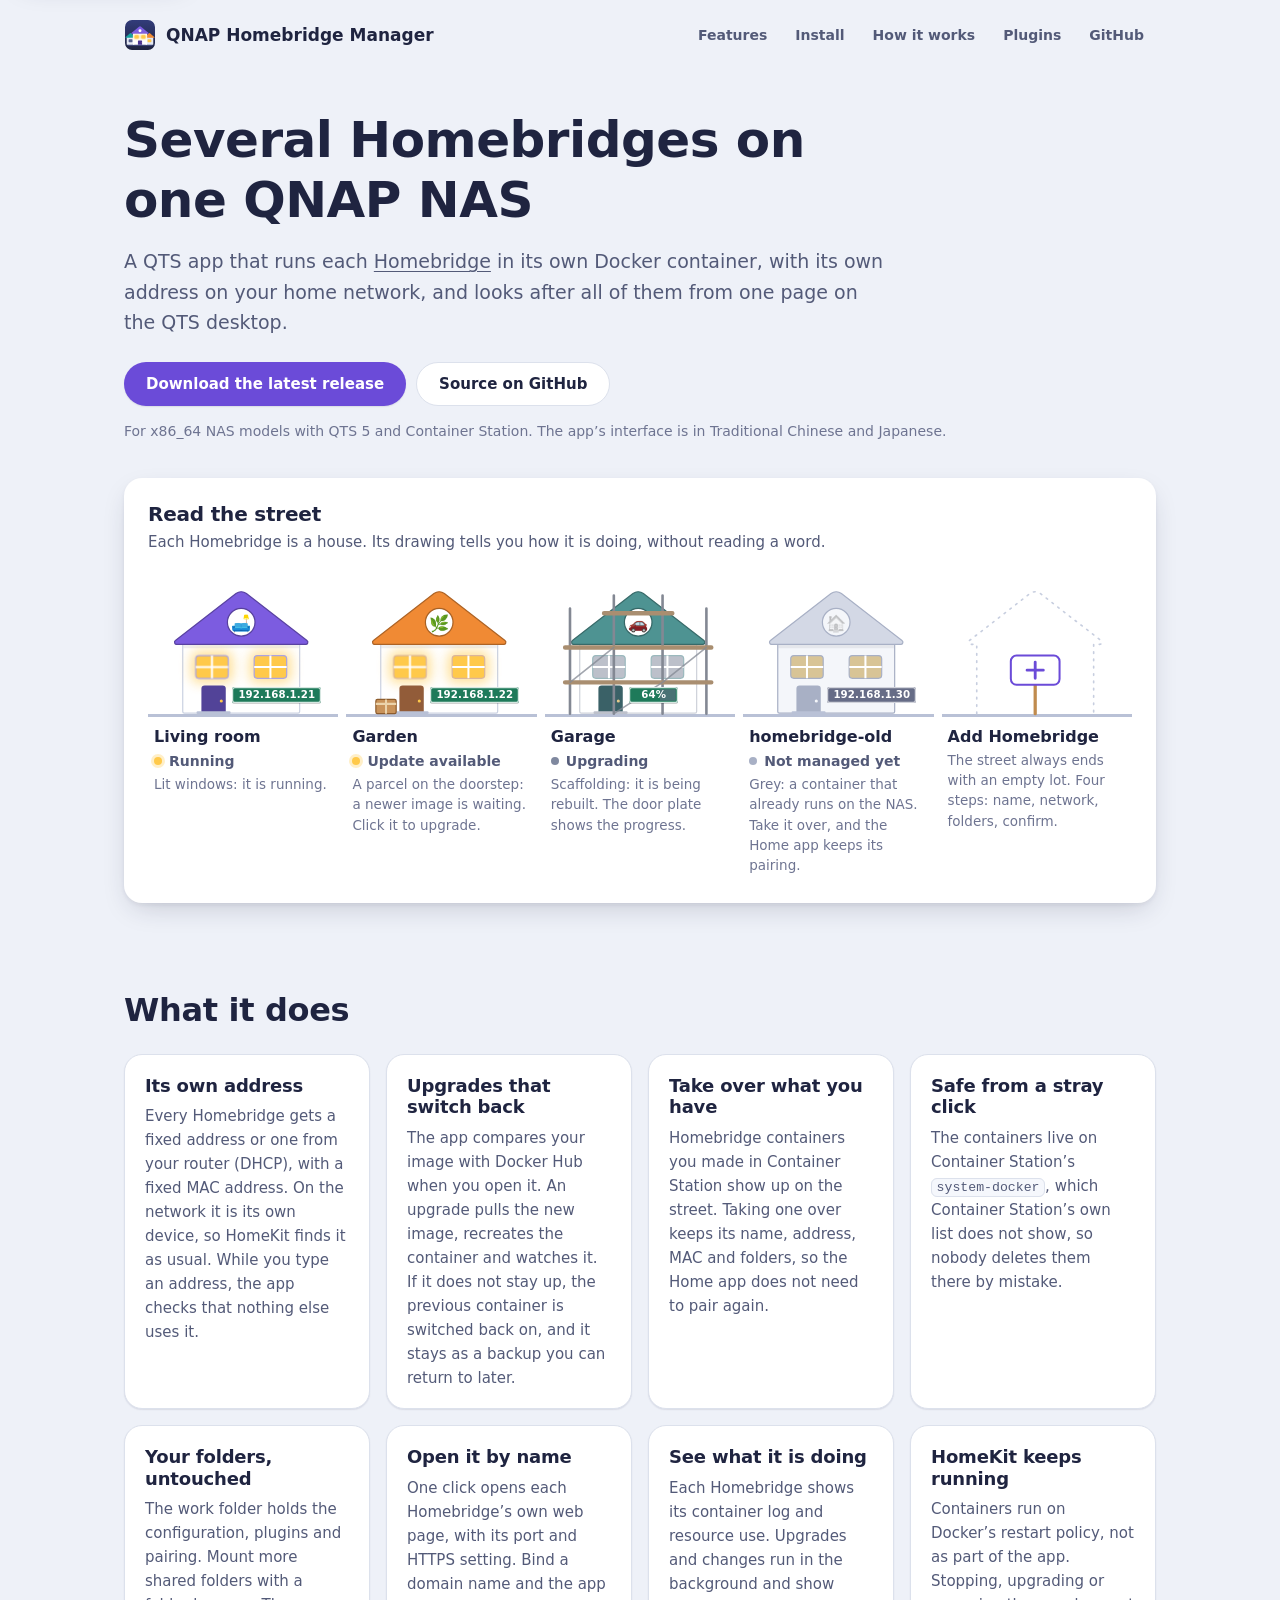
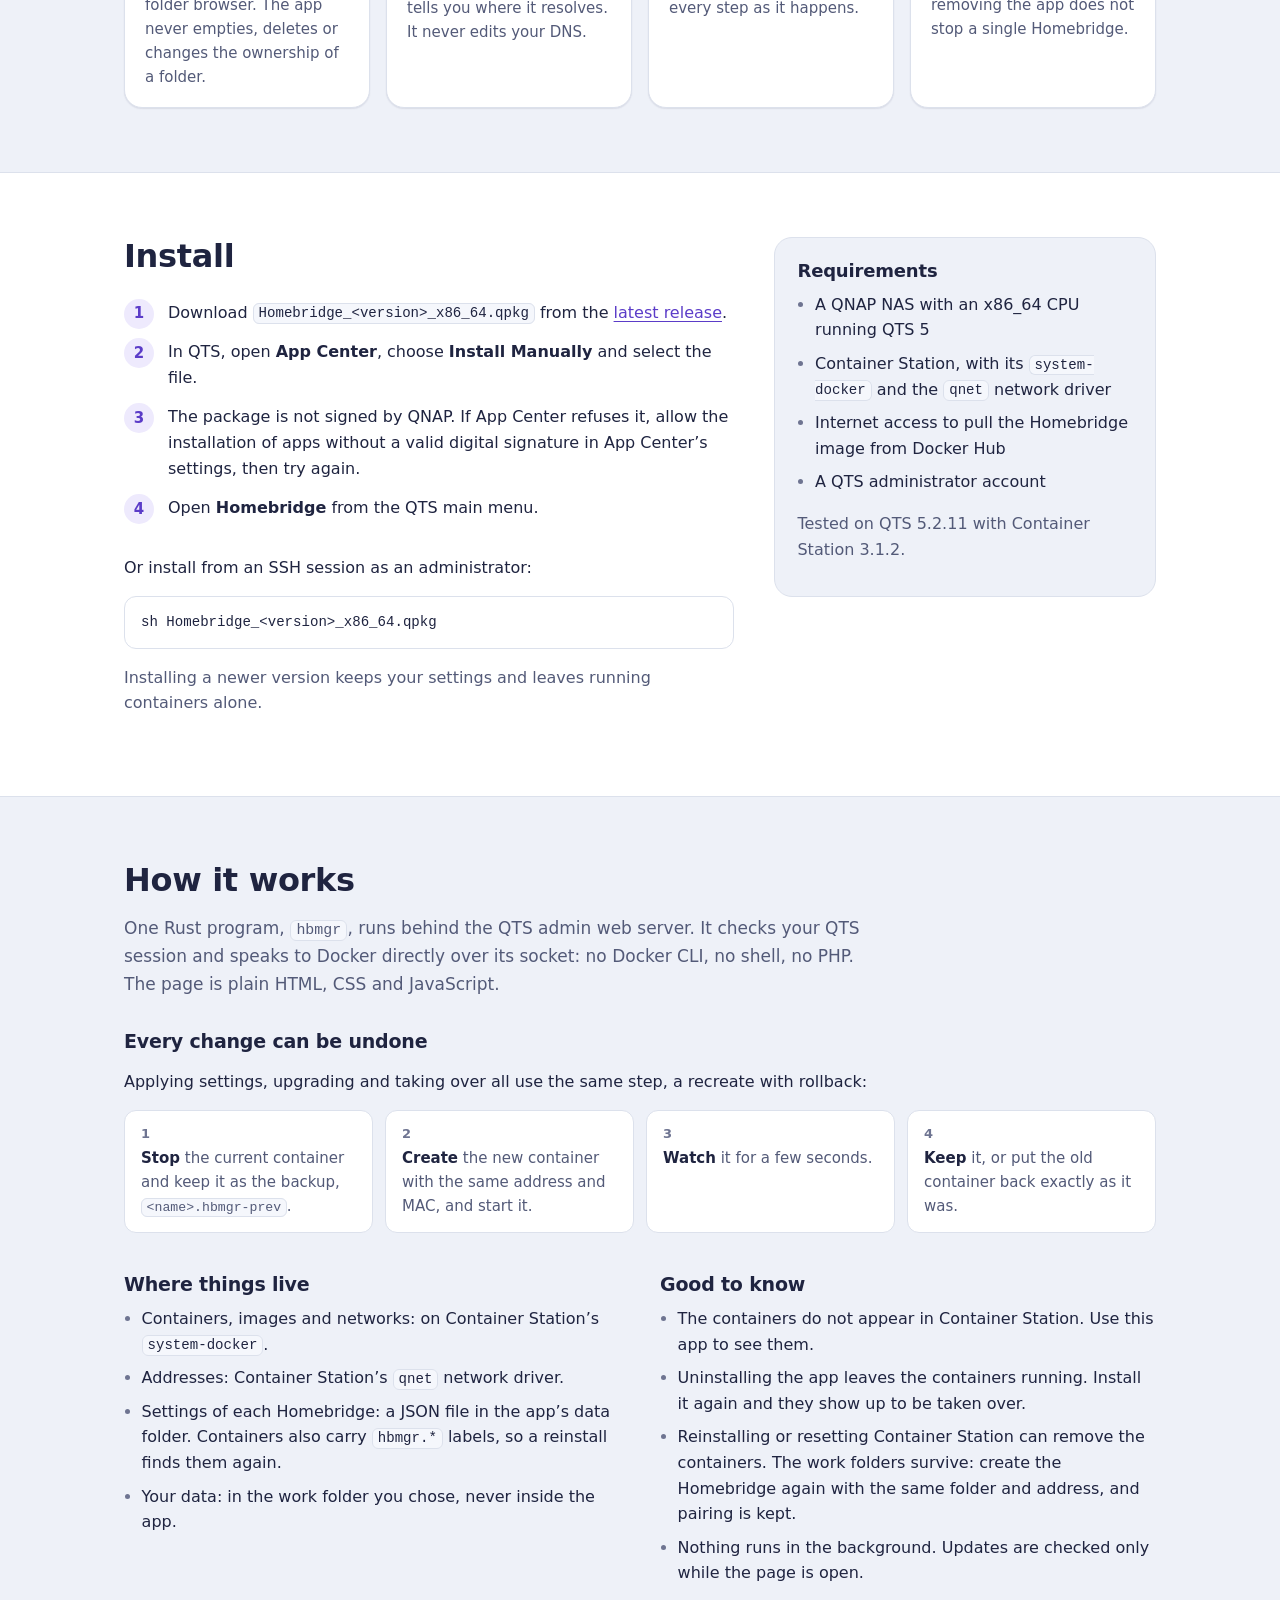
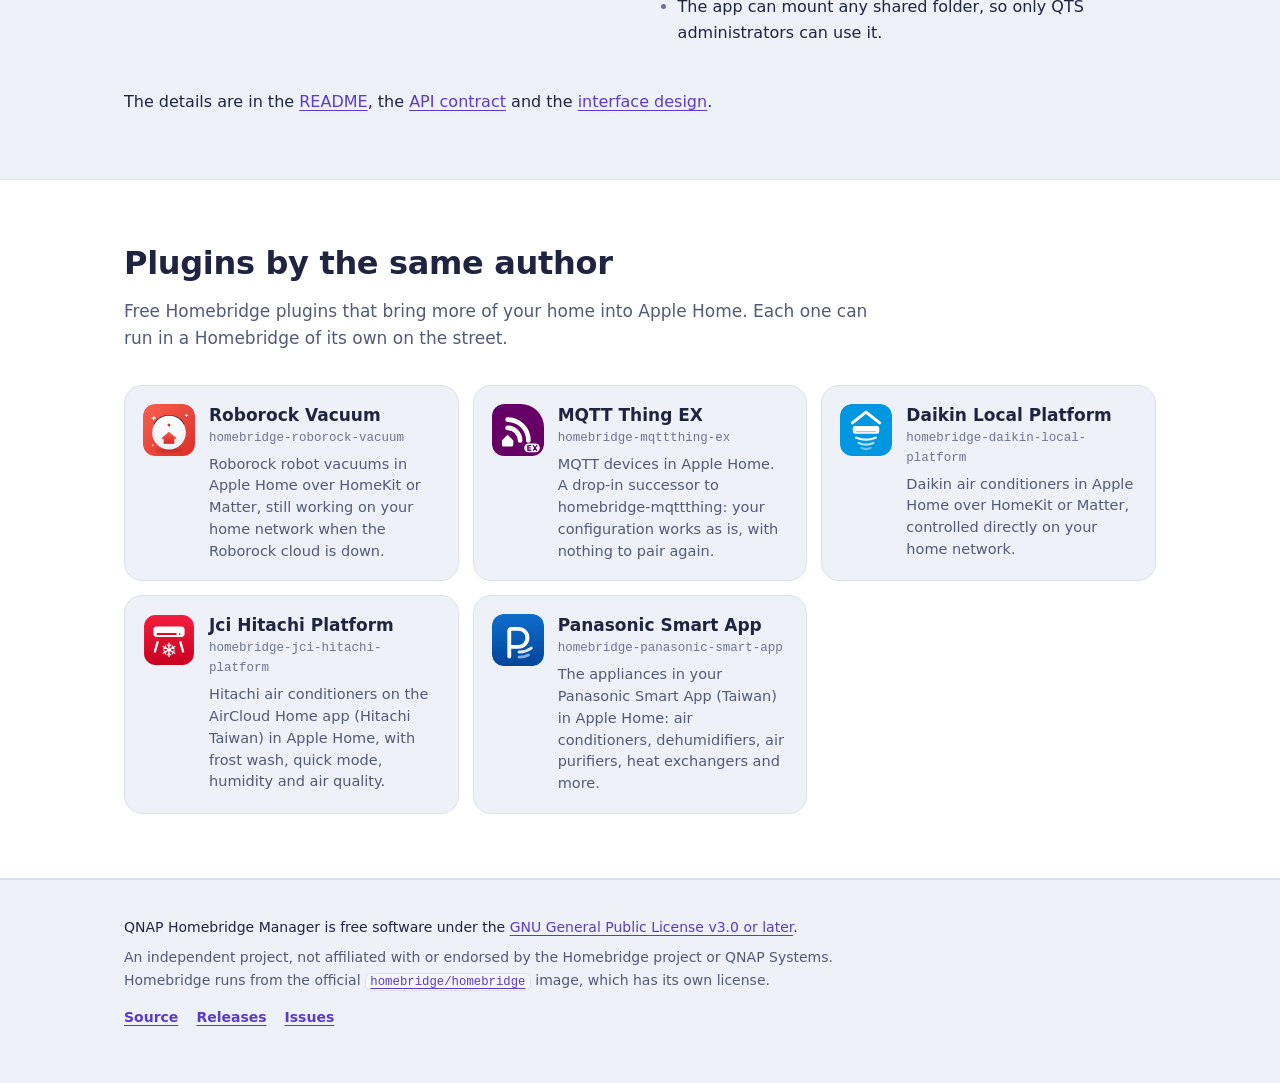
==== commit c4f4bb02: "Link the author's Homebridge plugins from the site" ====
--- a/site/index.html
+++ b/site/index.html
@@ -38,6 +38,7 @@
 				<a href="#features">Features</a>
 				<a href="#install">Install</a>
 				<a href="#how">How it works</a>
+				<a href="#plugins">Plugins</a>
 				<a class="nav-gh" href="https://github.com/tasict/qnap-homebridge-manager">GitHub</a>
 			</nav>
 		</div>
@@ -289,6 +290,65 @@
 				<p class="more">The details are in the <a href="https://github.com/tasict/qnap-homebridge-manager#readme">README</a>, the <a href="https://github.com/tasict/qnap-homebridge-manager/blob/master/docs/API.md">API contract</a> and the <a href="https://github.com/tasict/qnap-homebridge-manager/blob/master/docs/UX.md">interface design</a>.</p>
 			</div>
 		</section>
+
+		<section class="section section-alt" id="plugins" aria-labelledby="plugins-title">
+			<div class="wrap">
+				<h2 class="section-title" id="plugins-title">Plugins by the same author</h2>
+				<p class="section-lead">Free Homebridge plugins that bring more of your home into Apple Home. Each one can run in a Homebridge of its own on the street.</p>
+				<ul class="plugins">
+					<li>
+						<a class="plugin" href="https://tasict.github.io/homebridge-roborock-vacuum/">
+							<img class="plugin-icon" src="img/plugins/homebridge-roborock-vacuum.svg" alt="" width="52" height="52" loading="lazy">
+							<span class="plugin-text">
+								<span class="plugin-name">Roborock Vacuum</span>
+								<span class="plugin-pkg">homebridge-roborock-vacuum</span>
+								<span class="plugin-desc">Roborock robot vacuums in Apple Home over HomeKit or Matter, still working on your home network when the Roborock cloud is down.</span>
+							</span>
+						</a>
+					</li>
+					<li>
+						<a class="plugin" href="https://tasict.github.io/homebridge-mqttthing-ex/">
+							<img class="plugin-icon" src="img/plugins/homebridge-mqttthing-ex.svg" alt="" width="52" height="52" loading="lazy">
+							<span class="plugin-text">
+								<span class="plugin-name">MQTT Thing EX</span>
+								<span class="plugin-pkg">homebridge-mqttthing-ex</span>
+								<span class="plugin-desc">MQTT devices in Apple Home. A drop-in successor to homebridge-mqttthing: your configuration works as is, with nothing to pair again.</span>
+							</span>
+						</a>
+					</li>
+					<li>
+						<a class="plugin" href="https://tasict.github.io/homebridge-daikin-local-platform/">
+							<img class="plugin-icon" src="img/plugins/homebridge-daikin-local-platform.svg" alt="" width="52" height="52" loading="lazy">
+							<span class="plugin-text">
+								<span class="plugin-name">Daikin Local Platform</span>
+								<span class="plugin-pkg">homebridge-daikin-local-platform</span>
+								<span class="plugin-desc">Daikin air conditioners in Apple Home over HomeKit or Matter, controlled directly on your home network.</span>
+							</span>
+						</a>
+					</li>
+					<li>
+						<a class="plugin" href="https://tasict.github.io/homebridge-jci-hitachi-platform/">
+							<img class="plugin-icon" src="img/plugins/homebridge-jci-hitachi-platform.svg" alt="" width="52" height="52" loading="lazy">
+							<span class="plugin-text">
+								<span class="plugin-name">Jci Hitachi Platform</span>
+								<span class="plugin-pkg">homebridge-jci-hitachi-platform</span>
+								<span class="plugin-desc">Hitachi air conditioners on the AirCloud Home app (Hitachi Taiwan) in Apple Home, with frost wash, quick mode, humidity and air quality.</span>
+							</span>
+						</a>
+					</li>
+					<li>
+						<a class="plugin" href="https://tasict.github.io/homebridge-panasonic-smart-app/">
+							<img class="plugin-icon" src="img/plugins/homebridge-panasonic-smart-app.svg" alt="" width="52" height="52" loading="lazy">
+							<span class="plugin-text">
+								<span class="plugin-name">Panasonic Smart App</span>
+								<span class="plugin-pkg">homebridge-panasonic-smart-app</span>
+								<span class="plugin-desc">The appliances in your Panasonic Smart App (Taiwan) in Apple Home: air conditioners, dehumidifiers, air purifiers, heat exchangers and more.</span>
+							</span>
+						</a>
+					</li>
+				</ul>
+			</div>
+		</section>
 	</main>
 
 	<footer class="foot">
--- a/site/style.css
+++ b/site/style.css
@@ -825,6 +825,74 @@
 	margin: 32px 0 0;
 }
 
+/* ---------- plugins by the same author ---------- */
+
+.plugins {
+	display: grid;
+	grid-template-columns: repeat(auto-fill, minmax(min(300px, 100%), 1fr));
+	gap: 14px;
+	margin: 0;
+	padding: 0;
+	list-style: none;
+}
+
+.plugins li {
+	display: flex;
+	min-width: 0;
+}
+
+.plugin {
+	display: flex;
+	align-items: flex-start;
+	gap: 14px;
+	width: 100%;
+	padding: 18px;
+	border-radius: var(--r-lg);
+	background: var(--mist);
+	border: 1px solid var(--line);
+	color: var(--ink);
+	text-decoration: none;
+	transition: border-color 0.2s, transform 0.2s var(--ease), box-shadow 0.2s;
+}
+
+.plugin:hover {
+	border-color: color-mix(in srgb, var(--violet) 55%, var(--line));
+	box-shadow: var(--shadow-1);
+	transform: translateY(-1px);
+}
+
+.plugin-icon {
+	flex: none;
+	width: 52px;
+	height: 52px;
+	border-radius: 12px;
+}
+
+.plugin-text {
+	display: flex;
+	flex-direction: column;
+	gap: 2px;
+	min-width: 0;
+}
+
+.plugin-name {
+	font: 700 17px/1.3 var(--font-round);
+}
+
+.plugin-pkg {
+	font-family: var(--font-mono);
+	font-size: 12.5px;
+	color: var(--ink-3);
+	overflow-wrap: anywhere;
+}
+
+.plugin-desc {
+	margin-top: 4px;
+	font-size: 14.5px;
+	line-height: 1.5;
+	color: var(--ink-2);
+}
+
 /* ---------- footer ---------- */
 
 .foot {
@@ -911,3 +979,13 @@
 		font-size: 15px;
 	}
 }
+
+@media (max-width: 380px) {
+	.brand-name {
+		font-size: 14px;
+	}
+
+	.nav a {
+		padding: 6px 8px;
+	}
+}
